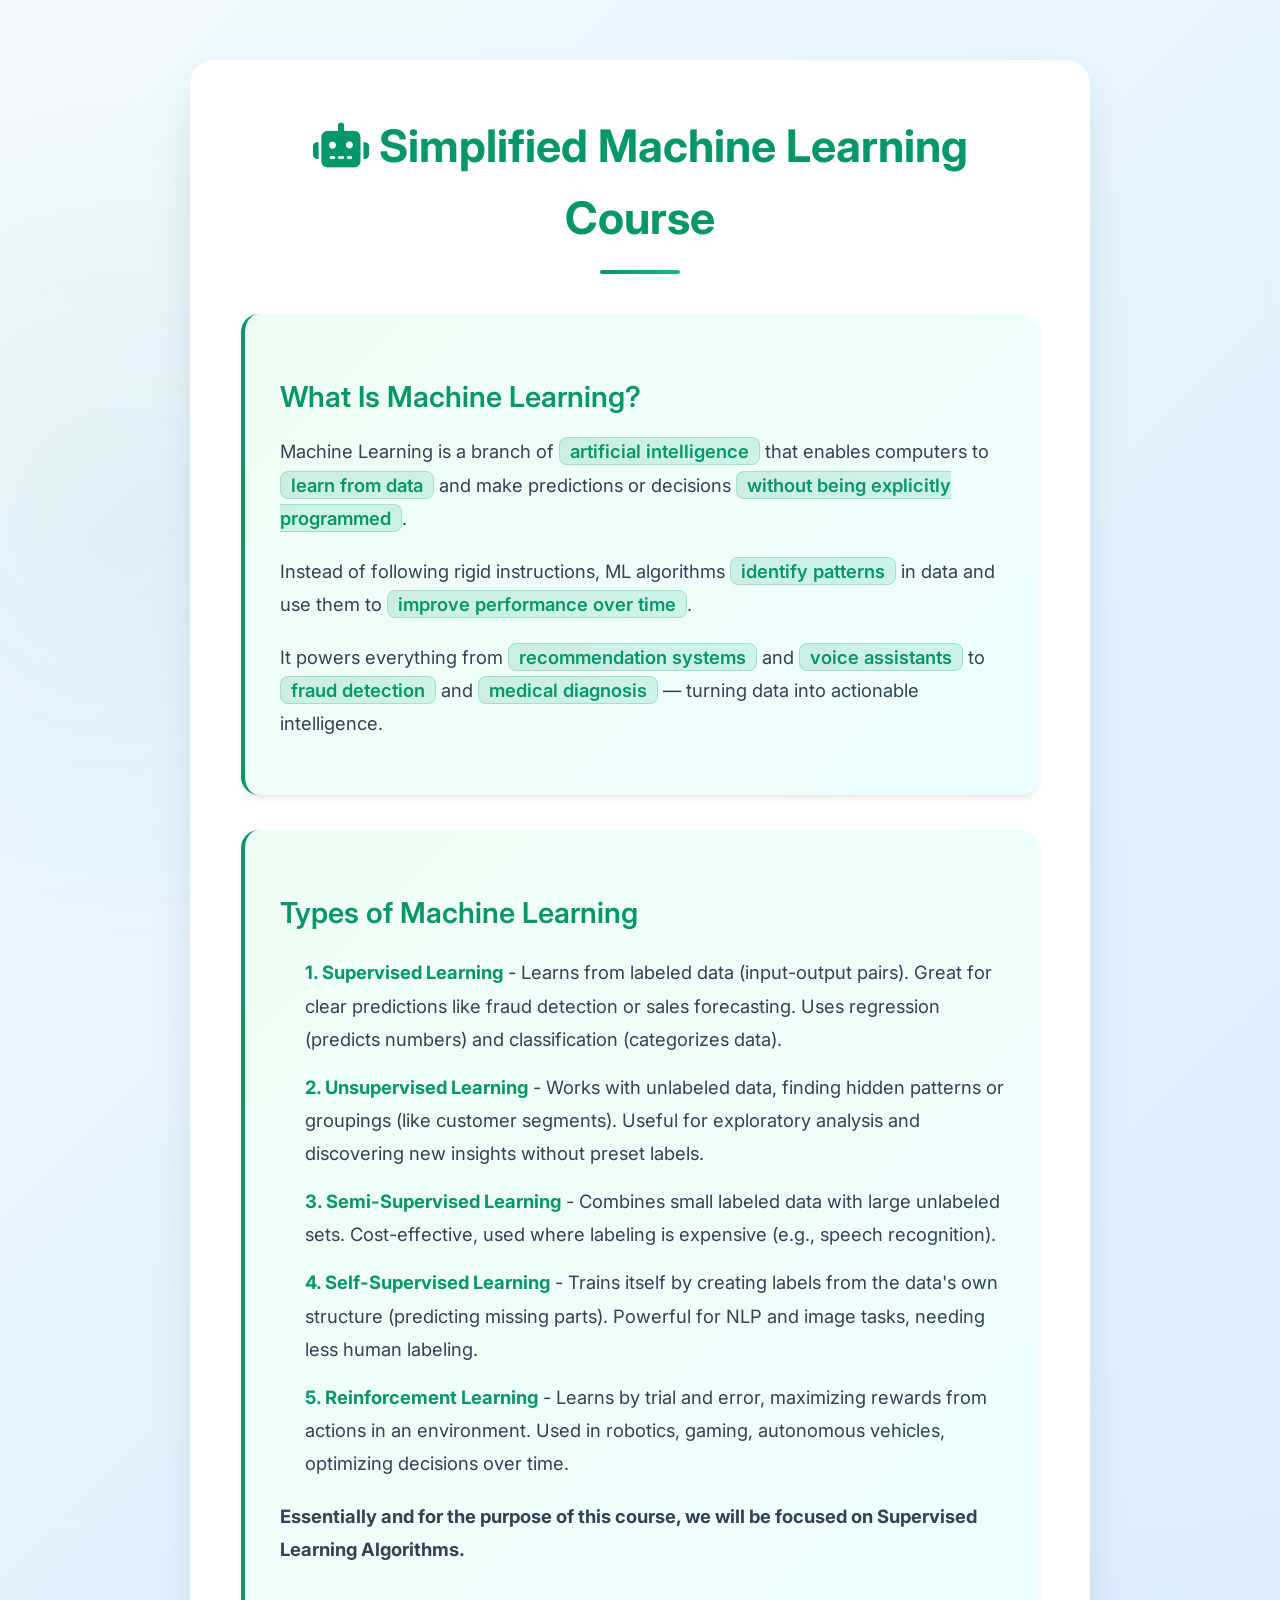
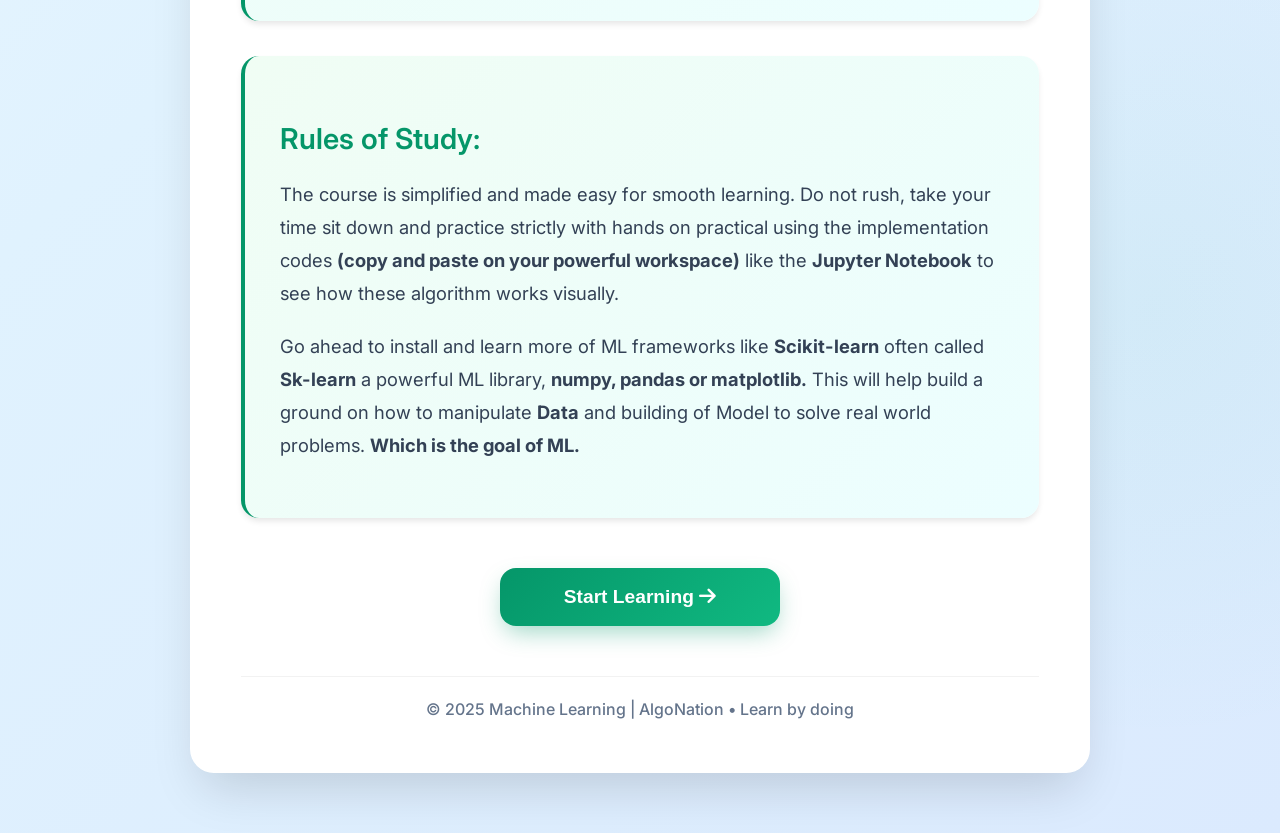
==== index.html @ 063faacc "Add files via upload" ====
<!DOCTYPE html>
<html lang="en">
<head>
  <meta charset="UTF-8">
  <meta name="viewport" content="width=device-width, initial-scale=1.0">
  <title>Machine Learning | AlgoNation</title>
  <link rel="stylesheet" href="https://cdnjs.cloudflare.com/ajax/libs/font-awesome/6.4.0/css/all.min.css">
  <style>
    @import url('https://fonts.googleapis.com/css2?family=Poppins:wght@300;400;500;600;700&family=Inter:wght@300;400;500;600;700&display=swap');
    
    * {
      margin: 0;
      padding: 0;
      box-sizing: border-box;
    }
    
    body {
      font-family: 'Inter', 'Segoe UI', Tahoma, Geneva, Verdana, sans-serif;
      line-height: 1.6;
      margin: 0;
      padding: 0;
      background: linear-gradient(135deg, #f0f9ff 0%, #e0f2fe 50%, #dbeafe 100%);
      color: #1e293b;
      min-height: 100vh;
      position: relative;
      overflow-x: hidden;
    }
    
    body::before {
      content: '';
      position: absolute;
      top: 0;
      left: 0;
      width: 100%;
      height: 100%;
      background: 
        radial-gradient(circle at 10% 20%, rgba(5, 150, 105, 0.05) 0%, transparent 20%),
        radial-gradient(circle at 90% 80%, rgba(16, 185, 129, 0.05) 0%, transparent 20%);
      pointer-events: none;
      z-index: 0;
    }
    
    .container {
      max-width: 900px;
      margin: 60px auto;
      padding: 50px;
      background: white;
      border-radius: 24px;
      box-shadow: 0 25px 50px -12px rgba(0, 0, 0, 0.15);
      position: relative;
      z-index: 1;
      backdrop-filter: blur(10px);
      border: 1px solid rgba(255, 255, 255, 0.8);
    }
    
    h1 {
      color: #059669;
      text-align: center;
      margin-bottom: 40px;
      font-size: 2.8rem;
      font-weight: 700;
      position: relative;
      padding-bottom: 20px;
    }
    
    h1::after {
      content: '';
      position: absolute;
      bottom: 0;
      left: 50%;
      transform: translateX(-50%);
      width: 80px;
      height: 4px;
      background: linear-gradient(90deg, #059669, #10b981);
      border-radius: 2px;
    }
    
    h2 {
      color: #059669;
      margin: 25px 0 15px 0;
      font-size: 1.8rem;
      font-weight: 600;
    }
    
    .intro-box {
      background: linear-gradient(135deg, #f0fdf4 0%, #ecfeff 100%);
      padding: 35px;
      border-radius: 18px;
      border-left: 4px solid #059669;
      margin: 35px 0;
      box-shadow: 0 4px 6px -1px rgba(0, 0, 0, 0.1);
      transition: transform 0.3s ease, box-shadow 0.3s ease;
    }
    
    .intro-box:hover {
      transform: translateY(-2px);
      box-shadow: 0 10px 15px -3px rgba(0, 0, 0, 0.1);
    }
    
    p {
      font-size: 1.15rem;
      margin-bottom: 20px;
      text-align: left;
      line-height: 1.8;
      color: #334155;
    }
    
    .highlight {
      background: linear-gradient(120deg, rgba(5, 150, 105, 0.15), rgba(16, 185, 129, 0.15));
      padding: 2px 10px;
      border-radius: 8px;
      font-weight: 600;
      color: #059669;
      border: 1px solid rgba(5, 150, 105, 0.2);
    }
    
    .types-list {
      padding-left: 25px;
      margin: 20px 0;
    }
    
    .types-list p {
      margin-bottom: 15px;
      text-align: left;
    }
    
    .types-list strong {
      color: #059669;
      font-weight: 700;
    }
    
    .cta-btn {
      display: block;
      width: 280px;
      margin: 50px auto 30px auto;
      padding: 18px 40px;
      background: linear-gradient(135deg, #059669, #10b981);
      color: white;
      text-align: center;
      border-radius: 16px;
      text-decoration: none;
      font-weight: 700;
      font-size: 1.2rem;
      transition: all 0.4s cubic-bezier(0.4, 0, 0.2, 1);
      cursor: pointer;
      border: none;
      box-shadow: 0 10px 25px -5px rgba(5, 150, 105, 0.4);
      position: relative;
      overflow: hidden;
    }
    
    .cta-btn::before {
      content: '';
      position: absolute;
      top: 0;
      left: -100%;
      width: 100%;
      height: 100%;
      background: linear-gradient(90deg, transparent, rgba(255, 255, 255, 0.2), transparent);
      transition: left 0.6s;
    }
    
    .cta-btn:hover {
      transform: translateY(-4px);
      box-shadow: 0 20px 25px -5px rgba(5, 150, 105, 0.6);
      background: linear-gradient(135deg, #047857, #0d9488);
    }
    
    .cta-btn:hover::before {
      left: 100%;
    }
    
    .cta-btn:active {
      transform: translateY(-1px);
    }
    
    footer {
      text-align: center;
      margin-top: 50px;
      color: #64748b;
      font-size: 1rem;
      font-weight: 500;
      padding-top: 20px;
      border-top: 1px solid rgba(0, 0, 0, 0.05);
    }

    /* Enhanced loader styles */
    .loader-container {
      display: none;
      position: fixed;
      top: 0;
      left: 0;
      width: 100%;
      height: 100%;
      background: linear-gradient(135deg, #f0f9ff, #e0f2fe);
      z-index: 1000;
      justify-content: center;
      align-items: center;
      flex-direction: column;
      gap: 35px;
    }

    .loader-circle {
      position: relative;
      width: 140px;
      height: 140px;
    }

    .loader-ring {
      position: absolute;
      top: 0;
      left: 0;
      width: 100%;
      height: 100%;
      border: 12px solid transparent;
      border-top: 12px solid #059669;
      border-radius: 50%;
      animation: spin 2s cubic-bezier(0.68, -0.55, 0.265, 1.55) infinite;
    }

    .loader-ring:nth-child(2) {
      border-top: 12px solid #10b981;
      animation-delay: 0.3s;
    }

    .loader-ring:nth-child(3) {
      border-top: 12px solid #0d9488;
      animation-delay: 0.6s;
    }

    @keyframes spin {
      0% { transform: rotate(0deg); }
      100% { transform: rotate(360deg); }
    }

    .loader-content {
      text-align: center;
      max-width: 500px;
    }

    .loader-text {
      font-size: 2rem;
      color: #059669;
      font-weight: 700;
      margin-bottom: 20px;
      opacity: 1;
      transform: translateY(0);
      font-family: 'Poppins', sans-serif;
    }

    .progress-container {
      width: 85%;
      height: 12px;
      background: rgba(5, 150, 105, 0.1);
      border-radius: 6px;
      overflow: hidden;
      margin: 25px 0;
      box-shadow: inset 0 1px 3px rgba(0, 0, 0, 0.1);
      position: relative;
    }

    .progress-bar {
      height: 100%;
      width: 0%;
      background: linear-gradient(90deg, #059669, #10b981);
      border-radius: 6px;
      transition: width 0.4s ease;
      box-shadow: 0 0 20px rgba(5, 150, 105, 0.4);
      position: relative;
    }

    .progress-bar::after {
      content: '';
      position: absolute;
      top: 0;
      right: 0;
      bottom: 0;
      width: 4px;
      background: white;
      border-radius: 0 6px 6px 0;
    }

    .step-indicator {
      display: flex;
      justify-content: space-between;
      width: 85%;
      margin-top: 15px;
      position: relative;
    }

    .step-indicator::before {
      content: '';
      position: absolute;
      top: 50%;
      left: 20px;
      right: 20px;
      height: 3px;
      background: #e0f2fe;
      transform: translateY(-50%);
      z-index: 0;
      border-radius: 2px;
    }

    .step {
      position: relative;
      width: 45px;
      height: 45px;
      border-radius: 50%;
      display: flex;
      align-items: center;
      justify-content: center;
      background: #e0f2fe;
      color: #059669;
      font-weight: 700;
      font-size: 1.1rem;
      transition: all 0.4s cubic-bezier(0.4, 0, 0.2, 1);
      z-index: 1;
      border: 2px solid #bae6fd;
    }

    .step::before {
      content: '';
      position: absolute;
      width: 25px;
      height: 25px;
      border-radius: 50%;
      background: rgba(5, 150, 105, 0.2);
      z-index: -1;
      animation: pulse 2s infinite;
    }

    .step.active::before {
      animation: pulse-active 2s infinite;
    }

    @keyframes pulse {
      0% { transform: scale(1); opacity: 1; }
      50% { transform: scale(1.3); opacity: 0.4; }
      100% { transform: scale(1); opacity: 1; }
    }

    @keyframes pulse-active {
      0% { transform: scale(1); opacity: 1; background: rgba(5, 150, 105, 0.4); }
      50% { transform: scale(1.5); opacity: 0.6; background: rgba(16, 185, 129, 0.6); }
      100% { transform: scale(1); opacity: 1; background: rgba(5, 150, 105, 0.4); }
    }

    .step.active {
      background: #059669;
      color: white;
      transform: scale(1.2);
      box-shadow: 0 0 25px rgba(5, 150, 105, 0.5);
      border-color: #059669;
    }

    .step.completed {
      background: #10b981;
      color: white;
      border-color: #10b981;
    }

    /* Welcome popup */
    .welcome-popup {
      display: none;
      position: fixed;
      top: 0;
      left: 0;
      width: 100%;
      height: 100%;
      background: rgba(0, 0, 0, 0.85);
      z-index: 2000;
      justify-content: center;
      align-items: center;
      backdrop-filter: blur(10px);
    }

    .welcome-content {
      background: linear-gradient(135deg, white 0%, #f8fafc 100%);
      padding: 50px;
      border-radius: 24px;
      text-align: center;
      max-width: 550px;
      box-shadow: 0 30px 60px -15px rgba(0, 0, 0, 0.3);
      transform: scale(0.8);
      opacity: 0;
      transition: all 0.6s cubic-bezier(0.4, 0, 0.2, 1);
      border: 1px solid rgba(255, 255, 255, 0.9);
    }

    .welcome-content.show {
      transform: scale(1);
      opacity: 1;
    }

    .welcome-title {
      font-size: 2.5rem;
      color: #059669;
      margin: 0 0 25px 0;
      font-weight: 700;
      font-family: 'Poppins', sans-serif;
    }

    .welcome-message {
      font-size: 1.4rem;
      color: #1e293b;
      margin: 25px 0;
      line-height: 1.7;
      font-weight: 500;
    }

    .close-btn {
      display: inline-block;
      padding: 15px 40px;
      background: linear-gradient(135deg, #059669, #10b981);
      color: white;
      text-decoration: none;
      border-radius: 16px;
      font-weight: 700;
      font-size: 1.2rem;
      transition: all 0.4s cubic-bezier(0.4, 0, 0.2, 1);
      border: none;
      cursor: pointer;
      margin-top: 25px;
      box-shadow: 0 10px 25px -5px rgba(5, 150, 105, 0.4);
    }

    .close-btn:hover {
      transform: translateY(-4px);
      box-shadow: 0 20px 25px -5px rgba(5, 150, 105, 0.6);
      background: linear-gradient(135deg, #047857, #0d9488);
    }

    .close-btn:active {
      transform: translateY(-1px);
    }

    /* Responsive design */
    @media (max-width: 768px) {
      .container {
        margin: 30px auto;
        padding: 30px;
      }
      
      h1 {
        font-size: 2.2rem;
      }
      
      .intro-box {
        padding: 25px;
      }
      
      p {
        font-size: 1.1rem;
      }
      
      .cta-btn {
        width: 250px;
        padding: 16px 30px;
        font-size: 1.1rem;
      }
      
      .loader-circle {
        width: 120px;
        height: 120px;
      }
      
      .loader-text {
        font-size: 1.6rem;
      }
      
      .welcome-content {
        padding: 30px;
        margin: 20px;
      }
      
      .welcome-title {
        font-size: 2rem;
      }
      
      .welcome-message {
        font-size: 1.2rem;
      }
    }

    @media (max-width: 480px) {
      .container {
        padding: 20px;
        margin: 20px auto;
      }
      
      h1 {
        font-size: 1.8rem;
      }
      
      .intro-box {
        padding: 20px;
      }
      
      p {
        font-size: 1rem;
        line-height: 1.6;
      }
      
      .cta-btn {
        width: 220px;
        padding: 14px 25px;
        font-size: 1rem;
      }
      
      .loader-circle {
        width: 100px;
        height: 100px;
      }
      
      .loader-text {
        font-size: 1.4rem;
      }
      
      .welcome-content {
        padding: 25px;
      }
      
      .welcome-title {
        font-size: 1.7rem;
      }
      
      .welcome-message {
        font-size: 1.1rem;
      }
    }
  </style>
</head>
<body>
  <div class="container">
    <h1><i class="fas fa-robot"></i> Simplified Machine Learning Course</h1>
    
    <div class="intro-box">
      <h2>What Is Machine Learning?</h2>
      <p>Machine Learning is a branch of <span class="highlight">artificial intelligence</span> that enables computers to <span class="highlight">learn from data</span> and make predictions or decisions <span class="highlight">without being explicitly programmed</span>.</p>
      
      <p>Instead of following rigid instructions, ML algorithms <span class="highlight">identify patterns</span> in data and use them to <span class="highlight">improve performance over time</span>.</p>
      
      <p>It powers everything from <span class="highlight">recommendation systems</span> and <span class="highlight">voice assistants</span> to <span class="highlight">fraud detection</span> and <span class="highlight">medical diagnosis</span> — turning data into actionable intelligence.</p>
    </div>
  
    <div class="intro-box">
      <h2>Types of Machine Learning</h2>
      <div class="types-list">
        <p><strong>1. Supervised Learning</strong> - Learns from labeled data (input-output pairs). Great for clear predictions like fraud detection or sales forecasting. Uses regression (predicts numbers) and classification (categorizes data).</p>

        <p><strong>2. Unsupervised Learning</strong> - Works with unlabeled data, finding hidden patterns or groupings (like customer segments). Useful for exploratory analysis and discovering new insights without preset labels.</p>

        <p><strong>3. Semi-Supervised Learning</strong> - Combines small labeled data with large unlabeled sets. Cost-effective, used where labeling is expensive (e.g., speech recognition).</p>

        <p><strong>4. Self-Supervised Learning</strong> - Trains itself by creating labels from the data's own structure (predicting missing parts). Powerful for NLP and image tasks, needing less human labeling.</p>

        <p><strong>5. Reinforcement Learning</strong> - Learns by trial and error, maximizing rewards from actions in an environment. Used in robotics, gaming, autonomous vehicles, optimizing decisions over time.</p>
      </div>
      <p><strong>Essentially and for the purpose of this course, we will be focused on Supervised Learning Algorithms.</strong></p>
    </div>
    
    <div class="intro-box">
      <h2>Rules of Study:</h2>
      <p>The course is simplified and made easy for smooth learning. Do not rush, take your time sit down and practice strictly with hands on practical using the implementation codes <strong>(copy and paste on your powerful workspace)</strong> like the <strong>Jupyter Notebook</strong> to see how these algorithm works visually.</p>
      
      <p>Go ahead to install and learn more of ML frameworks like <strong>Scikit-learn</strong> often called <strong>Sk-learn</strong> a powerful ML library, <strong>numpy, pandas or matplotlib.</strong> This will help build a ground on how to manipulate <strong>Data</strong> and building of Model to solve real world problems. <strong>Which is the goal of ML.</strong></p>
    </div>
    
    <button id="startBtn" class="cta-btn">Start Learning <i class="fas fa-arrow-right"></i></button>
    <footer>
      &copy; 2025 Machine Learning | AlgoNation • Learn by doing
    </footer>
  </div>

  <!-- Loader -->
  <div id="loader" class="loader-container">
    <div class="loader-circle">
      <div class="loader-ring"></div>
      <div class="loader-ring"></div>
      <div class="loader-ring"></div>
    </div>
    <div class="loader-content">
      <div id="loaderText" class="loader-text">Generating course...</div>
    </div>
    <div class="progress-container">
      <div class="progress-bar" id="progressBar"></div>
    </div>
    <div class="step-indicator">
      <div class="step active" id="step1">1</div>
      <div class="step" id="step2">2</div>
      <div class="step" id="step3">3</div>
    </div>
  </div>

  <!-- Welcome Popup -->
  <div id="welcomePopup" class="welcome-popup">
    <div id="welcomeContent" class="welcome-content">
      <h2 class="welcome-title">🎉 Welcome!</h2>
      <p class="welcome-message">Welcome to Machine Learning where Algorithm is changing the World!</p>
      <button id="closeWelcome" class="close-btn">Start Learning →</button>
    </div>
  </div>

  <script>
    document.addEventListener('DOMContentLoaded', function() {
      const startBtn = document.getElementById('startBtn');
      const loader = document.getElementById('loader');
      const welcomePopup = document.getElementById('welcomePopup');
      const welcomeContent = document.getElementById('welcomeContent');
      const closeWelcome = document.getElementById('closeWelcome');
      const loaderText = document.getElementById('loaderText');
      const progressBar = document.getElementById('progressBar');
      const step1 = document.getElementById('step1');
      const step2 = document.getElementById('step2');
      const step3 = document.getElementById('step3');

      // Total loading time should be 18 seconds (3 phases × 6 seconds each)
      const phaseDuration = 6000; // 6 seconds per phase

      startBtn.addEventListener('click', function() {
        // Show loader
        loader.style.display = 'flex';
        startBtn.disabled = true;

        // Phase 1: Generating course (0-6 seconds)
        setTimeout(() => {
          loaderText.textContent = 'Loading course...';
          progressBar.style.width = '33%';
          
          step1.classList.remove('active');
          step1.classList.add('completed');
          step2.classList.add('active');
        }, 100);

        // Phase 2: Starting (6-12 seconds)
        setTimeout(() => {
          loaderText.textContent = 'Getting ready!...';
          progressBar.style.width = '66%';
          
          step2.classList.remove('active');
          step2.classList.add('completed');
          step3.classList.add('active');
        }, phaseDuration + 100);

        // Phase 3: Finalizing course (12-18 seconds)
        setTimeout(() => {
          loaderText.textContent = 'Almost there!...';
          progressBar.style.width = '100%';
        }, phaseDuration * 2 + 100);

        // After complete loading, hide loader and show welcome popup
        setTimeout(() => {
          loader.style.display = 'none';
          welcomePopup.style.display = 'flex';
          
          // Trigger animation
          setTimeout(() => {
            welcomeContent.classList.add('show');
          }, 100);
        }, phaseDuration * 3);
      });

      // Close welcome popup and redirect
      closeWelcome.addEventListener('click', function() {
        welcomeContent.classList.remove('show');
        
        setTimeout(() => {
          welcomePopup.style.display = 'none';
          // Redirect to linear regression lesson
          window.location.href = 'linear-regression.html';
        }, 300);
      });
    });
  </script>
</body>
</html>
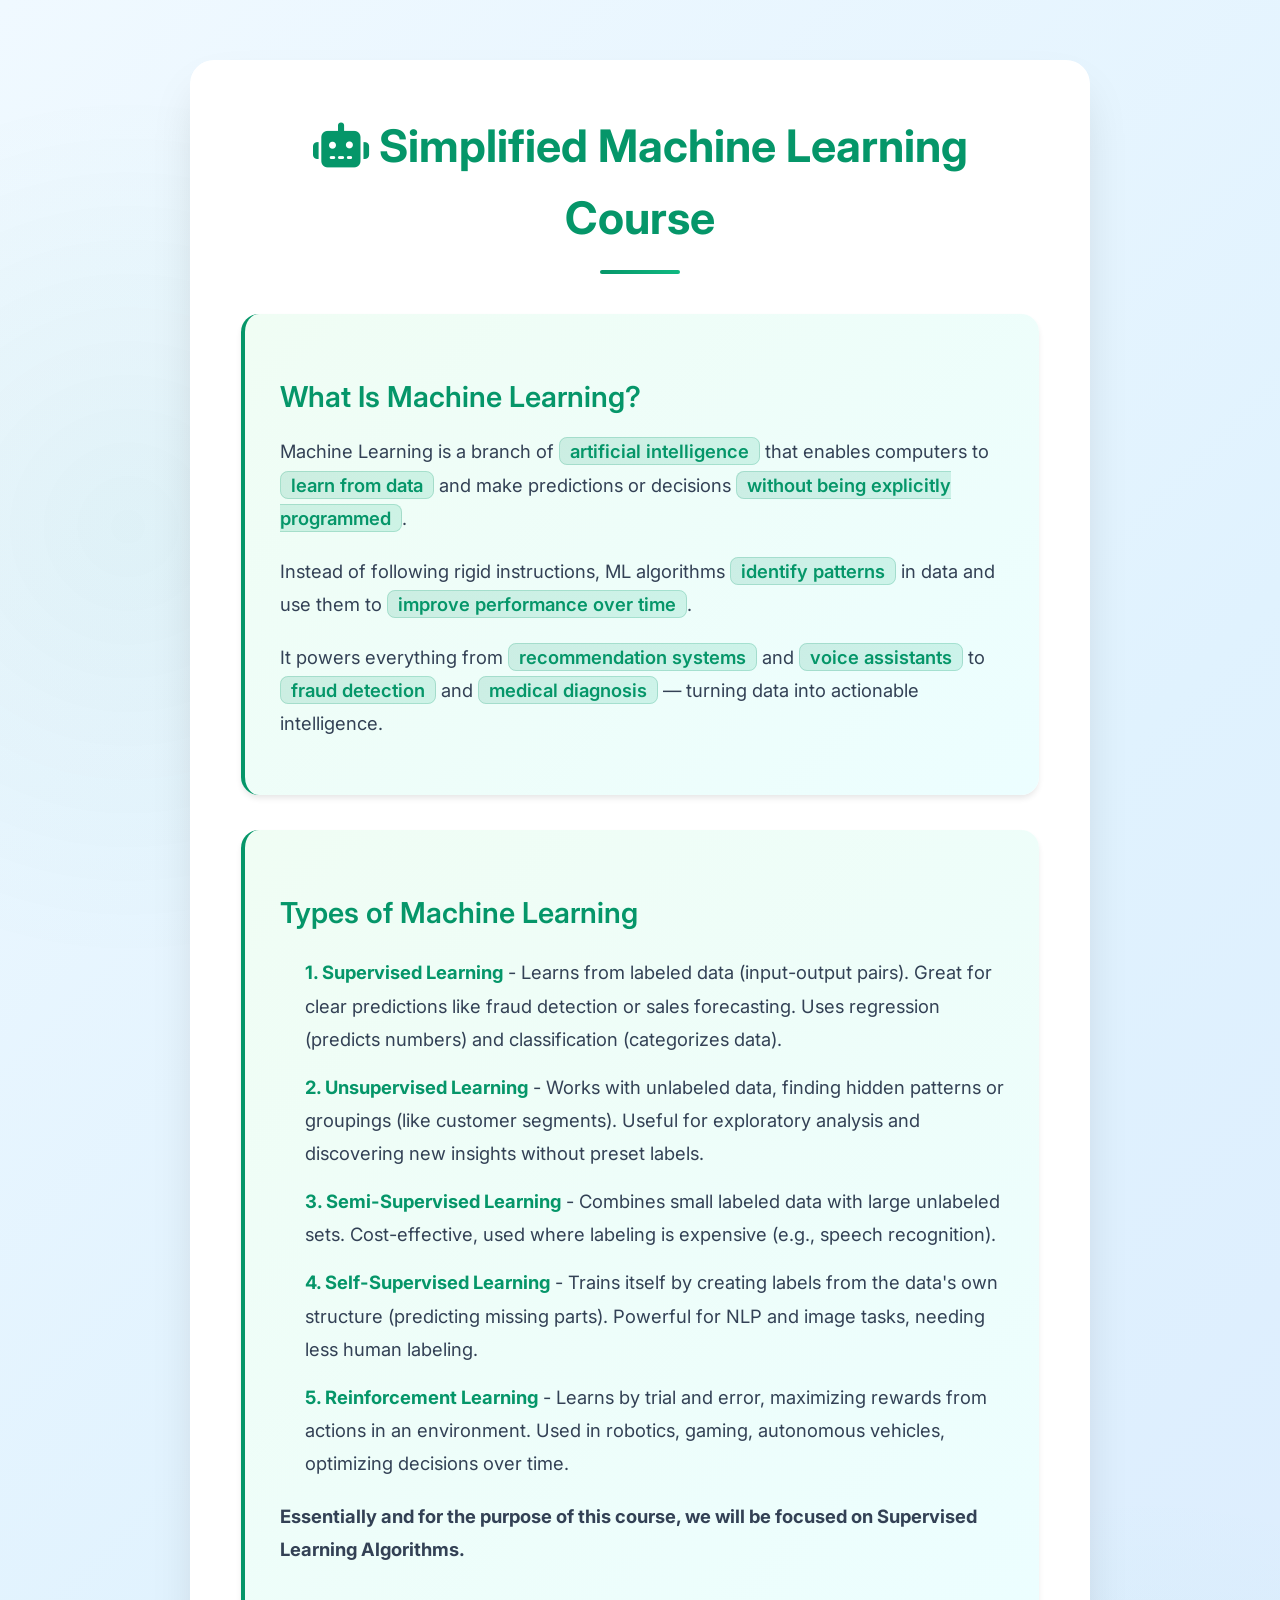
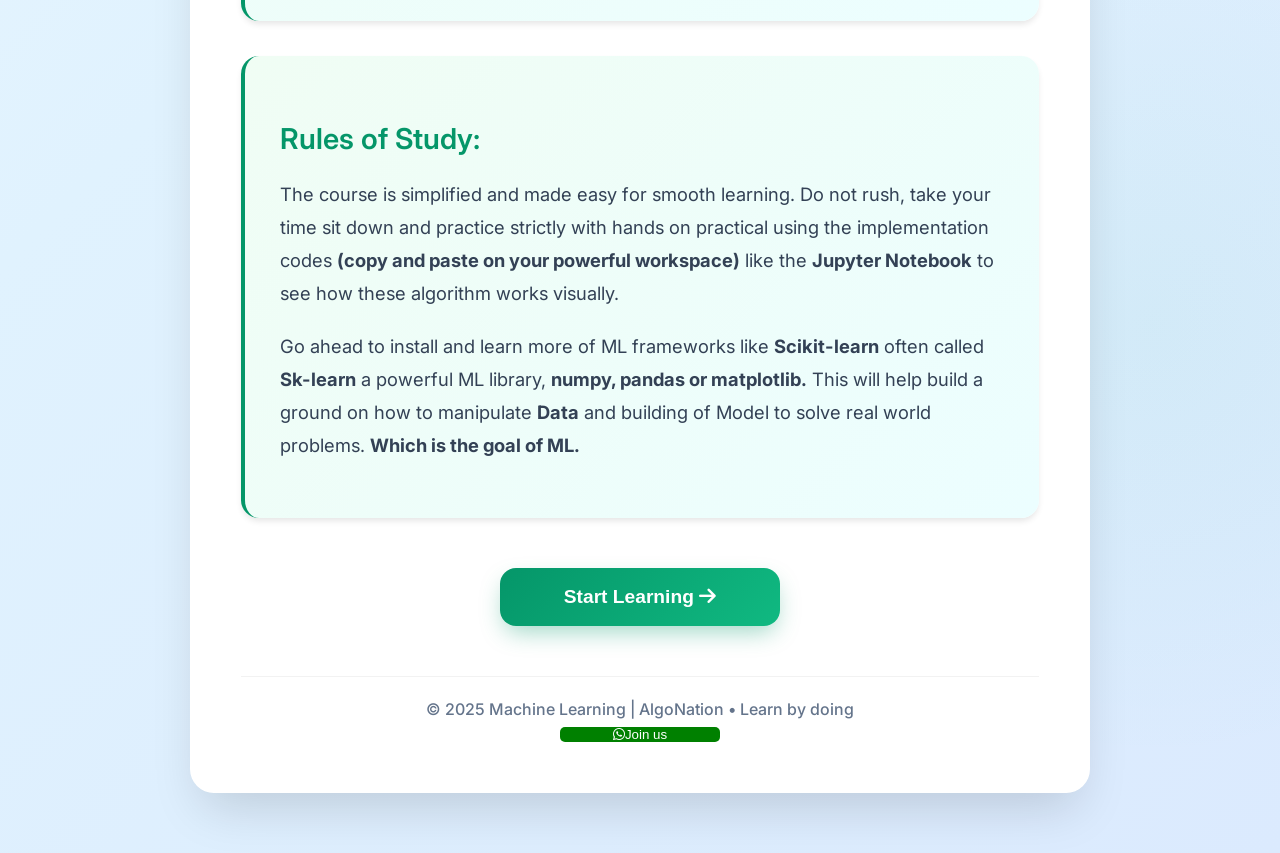
==== commit 5389c709: "Add files via upload" ====
--- a/index.html
+++ b/index.html
@@ -528,6 +528,20 @@
         font-size: 1.1rem;
       }
     }
+    .join-btn{
+      display: block;
+      margin: 0 auto;
+      background: green;
+      color: white;
+      border-radius: 5px;
+      border: none;
+      width: 20%;
+      height:50%;
+      margin-top: 5px;
+    }
+    a{
+      text-decoration: none;
+    }
   </style>
 </head>
 <body>
@@ -567,9 +581,15 @@
     </div>
     
     <button id="startBtn" class="cta-btn">Start Learning <i class="fas fa-arrow-right"></i></button>
+    
+  
     <footer>
       &copy; 2025 Machine Learning | AlgoNation • Learn by doing
     </footer>
+      <a href="https://chat.whatsapp.com/JJCb9NTNQp6B0FtkbS6FqC?mode=ems_copy_t" target="_blank">
+      <button id="startBtn" class="join-btn"><i class="fab fa-whatsapp"></i>Join us
+      </button>
+      </a>
   </div>
 
   <!-- Loader -->
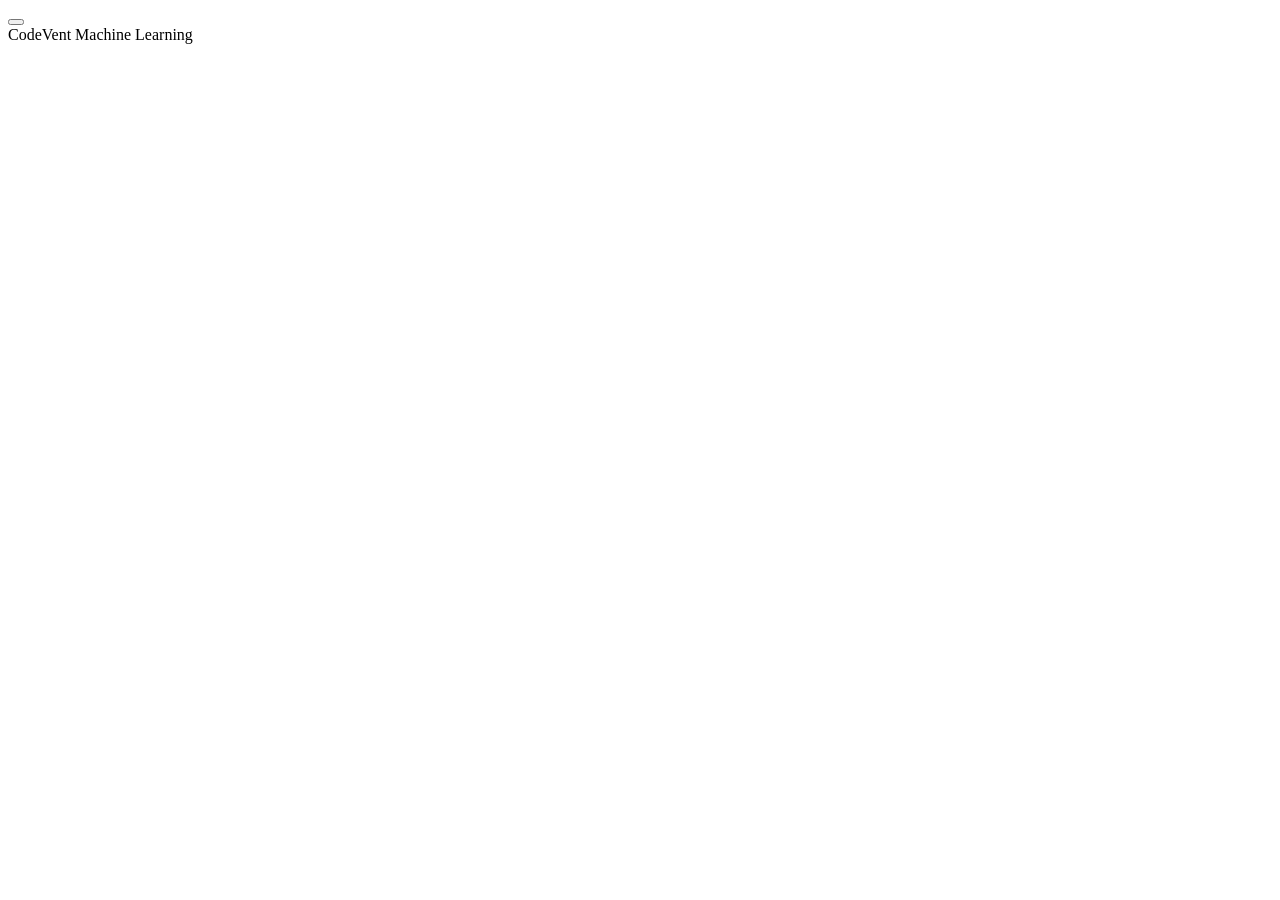
==== commit 4ef413cb: "Add files via upload" ====
--- a/index.html
+++ b/index.html
@@ -1,697 +1,34 @@
 <!DOCTYPE html>
 <html lang="en">
 <head>
-  <meta charset="UTF-8">
-  <meta name="viewport" content="width=device-width, initial-scale=1.0">
-  <title>Machine Learning | AlgoNation</title>
-  <link rel="stylesheet" href="https://cdnjs.cloudflare.com/ajax/libs/font-awesome/6.4.0/css/all.min.css">
-  <style>
-    @import url('https://fonts.googleapis.com/css2?family=Poppins:wght@300;400;500;600;700&family=Inter:wght@300;400;500;600;700&display=swap');
-    
-    * {
-      margin: 0;
-      padding: 0;
-      box-sizing: border-box;
-    }
-    
-    body {
-      font-family: 'Inter', 'Segoe UI', Tahoma, Geneva, Verdana, sans-serif;
-      line-height: 1.6;
-      margin: 0;
-      padding: 0;
-      background: linear-gradient(135deg, #f0f9ff 0%, #e0f2fe 50%, #dbeafe 100%);
-      color: #1e293b;
-      min-height: 100vh;
-      position: relative;
-      overflow-x: hidden;
-    }
-    
-    body::before {
-      content: '';
-      position: absolute;
-      top: 0;
-      left: 0;
-      width: 100%;
-      height: 100%;
-      background: 
-        radial-gradient(circle at 10% 20%, rgba(5, 150, 105, 0.05) 0%, transparent 20%),
-        radial-gradient(circle at 90% 80%, rgba(16, 185, 129, 0.05) 0%, transparent 20%);
-      pointer-events: none;
-      z-index: 0;
-    }
-    
-    .container {
-      max-width: 900px;
-      margin: 60px auto;
-      padding: 50px;
-      background: white;
-      border-radius: 24px;
-      box-shadow: 0 25px 50px -12px rgba(0, 0, 0, 0.15);
-      position: relative;
-      z-index: 1;
-      backdrop-filter: blur(10px);
-      border: 1px solid rgba(255, 255, 255, 0.8);
-    }
-    
-    h1 {
-      color: #059669;
-      text-align: center;
-      margin-bottom: 40px;
-      font-size: 2.8rem;
-      font-weight: 700;
-      position: relative;
-      padding-bottom: 20px;
-    }
-    
-    h1::after {
-      content: '';
-      position: absolute;
-      bottom: 0;
-      left: 50%;
-      transform: translateX(-50%);
-      width: 80px;
-      height: 4px;
-      background: linear-gradient(90deg, #059669, #10b981);
-      border-radius: 2px;
-    }
-    
-    h2 {
-      color: #059669;
-      margin: 25px 0 15px 0;
-      font-size: 1.8rem;
-      font-weight: 600;
-    }
-    
-    .intro-box {
-      background: linear-gradient(135deg, #f0fdf4 0%, #ecfeff 100%);
-      padding: 35px;
-      border-radius: 18px;
-      border-left: 4px solid #059669;
-      margin: 35px 0;
-      box-shadow: 0 4px 6px -1px rgba(0, 0, 0, 0.1);
-      transition: transform 0.3s ease, box-shadow 0.3s ease;
-    }
-    
-    .intro-box:hover {
-      transform: translateY(-2px);
-      box-shadow: 0 10px 15px -3px rgba(0, 0, 0, 0.1);
-    }
-    
-    p {
-      font-size: 1.15rem;
-      margin-bottom: 20px;
-      text-align: left;
-      line-height: 1.8;
-      color: #334155;
-    }
-    
-    .highlight {
-      background: linear-gradient(120deg, rgba(5, 150, 105, 0.15), rgba(16, 185, 129, 0.15));
-      padding: 2px 10px;
-      border-radius: 8px;
-      font-weight: 600;
-      color: #059669;
-      border: 1px solid rgba(5, 150, 105, 0.2);
-    }
-    
-    .types-list {
-      padding-left: 25px;
-      margin: 20px 0;
-    }
-    
-    .types-list p {
-      margin-bottom: 15px;
-      text-align: left;
-    }
-    
-    .types-list strong {
-      color: #059669;
-      font-weight: 700;
-    }
-    
-    .cta-btn {
-      display: block;
-      width: 280px;
-      margin: 50px auto 30px auto;
-      padding: 18px 40px;
-      background: linear-gradient(135deg, #059669, #10b981);
-      color: white;
-      text-align: center;
-      border-radius: 16px;
-      text-decoration: none;
-      font-weight: 700;
-      font-size: 1.2rem;
-      transition: all 0.4s cubic-bezier(0.4, 0, 0.2, 1);
-      cursor: pointer;
-      border: none;
-      box-shadow: 0 10px 25px -5px rgba(5, 150, 105, 0.4);
-      position: relative;
-      overflow: hidden;
-    }
-    
-    .cta-btn::before {
-      content: '';
-      position: absolute;
-      top: 0;
-      left: -100%;
-      width: 100%;
-      height: 100%;
-      background: linear-gradient(90deg, transparent, rgba(255, 255, 255, 0.2), transparent);
-      transition: left 0.6s;
-    }
-    
-    .cta-btn:hover {
-      transform: translateY(-4px);
-      box-shadow: 0 20px 25px -5px rgba(5, 150, 105, 0.6);
-      background: linear-gradient(135deg, #047857, #0d9488);
-    }
-    
-    .cta-btn:hover::before {
-      left: 100%;
-    }
-    
-    .cta-btn:active {
-      transform: translateY(-1px);
-    }
-    
-    footer {
-      text-align: center;
-      margin-top: 50px;
-      color: #64748b;
-      font-size: 1rem;
-      font-weight: 500;
-      padding-top: 20px;
-      border-top: 1px solid rgba(0, 0, 0, 0.05);
-    }
-
-    /* Enhanced loader styles */
-    .loader-container {
-      display: none;
-      position: fixed;
-      top: 0;
-      left: 0;
-      width: 100%;
-      height: 100%;
-      background: linear-gradient(135deg, #f0f9ff, #e0f2fe);
-      z-index: 1000;
-      justify-content: center;
-      align-items: center;
-      flex-direction: column;
-      gap: 35px;
-    }
-
-    .loader-circle {
-      position: relative;
-      width: 140px;
-      height: 140px;
-    }
-
-    .loader-ring {
-      position: absolute;
-      top: 0;
-      left: 0;
-      width: 100%;
-      height: 100%;
-      border: 12px solid transparent;
-      border-top: 12px solid #059669;
-      border-radius: 50%;
-      animation: spin 2s cubic-bezier(0.68, -0.55, 0.265, 1.55) infinite;
-    }
-
-    .loader-ring:nth-child(2) {
-      border-top: 12px solid #10b981;
-      animation-delay: 0.3s;
-    }
-
-    .loader-ring:nth-child(3) {
-      border-top: 12px solid #0d9488;
-      animation-delay: 0.6s;
-    }
-
-    @keyframes spin {
-      0% { transform: rotate(0deg); }
-      100% { transform: rotate(360deg); }
-    }
-
-    .loader-content {
-      text-align: center;
-      max-width: 500px;
-    }
-
-    .loader-text {
-      font-size: 2rem;
-      color: #059669;
-      font-weight: 700;
-      margin-bottom: 20px;
-      opacity: 1;
-      transform: translateY(0);
-      font-family: 'Poppins', sans-serif;
-    }
-
-    .progress-container {
-      width: 85%;
-      height: 12px;
-      background: rgba(5, 150, 105, 0.1);
-      border-radius: 6px;
-      overflow: hidden;
-      margin: 25px 0;
-      box-shadow: inset 0 1px 3px rgba(0, 0, 0, 0.1);
-      position: relative;
-    }
-
-    .progress-bar {
-      height: 100%;
-      width: 0%;
-      background: linear-gradient(90deg, #059669, #10b981);
-      border-radius: 6px;
-      transition: width 0.4s ease;
-      box-shadow: 0 0 20px rgba(5, 150, 105, 0.4);
-      position: relative;
-    }
-
-    .progress-bar::after {
-      content: '';
-      position: absolute;
-      top: 0;
-      right: 0;
-      bottom: 0;
-      width: 4px;
-      background: white;
-      border-radius: 0 6px 6px 0;
-    }
-
-    .step-indicator {
-      display: flex;
-      justify-content: space-between;
-      width: 85%;
-      margin-top: 15px;
-      position: relative;
-    }
-
-    .step-indicator::before {
-      content: '';
-      position: absolute;
-      top: 50%;
-      left: 20px;
-      right: 20px;
-      height: 3px;
-      background: #e0f2fe;
-      transform: translateY(-50%);
-      z-index: 0;
-      border-radius: 2px;
-    }
-
-    .step {
-      position: relative;
-      width: 45px;
-      height: 45px;
-      border-radius: 50%;
-      display: flex;
-      align-items: center;
-      justify-content: center;
-      background: #e0f2fe;
-      color: #059669;
-      font-weight: 700;
-      font-size: 1.1rem;
-      transition: all 0.4s cubic-bezier(0.4, 0, 0.2, 1);
-      z-index: 1;
-      border: 2px solid #bae6fd;
-    }
-
-    .step::before {
-      content: '';
-      position: absolute;
-      width: 25px;
-      height: 25px;
-      border-radius: 50%;
-      background: rgba(5, 150, 105, 0.2);
-      z-index: -1;
-      animation: pulse 2s infinite;
-    }
-
-    .step.active::before {
-      animation: pulse-active 2s infinite;
-    }
-
-    @keyframes pulse {
-      0% { transform: scale(1); opacity: 1; }
-      50% { transform: scale(1.3); opacity: 0.4; }
-      100% { transform: scale(1); opacity: 1; }
-    }
-
-    @keyframes pulse-active {
-      0% { transform: scale(1); opacity: 1; background: rgba(5, 150, 105, 0.4); }
-      50% { transform: scale(1.5); opacity: 0.6; background: rgba(16, 185, 129, 0.6); }
-      100% { transform: scale(1); opacity: 1; background: rgba(5, 150, 105, 0.4); }
-    }
-
-    .step.active {
-      background: #059669;
-      color: white;
-      transform: scale(1.2);
-      box-shadow: 0 0 25px rgba(5, 150, 105, 0.5);
-      border-color: #059669;
-    }
-
-    .step.completed {
-      background: #10b981;
-      color: white;
-      border-color: #10b981;
-    }
-
-    /* Welcome popup */
-    .welcome-popup {
-      display: none;
-      position: fixed;
-      top: 0;
-      left: 0;
-      width: 100%;
-      height: 100%;
-      background: rgba(0, 0, 0, 0.85);
-      z-index: 2000;
-      justify-content: center;
-      align-items: center;
-      backdrop-filter: blur(10px);
-    }
-
-    .welcome-content {
-      background: linear-gradient(135deg, white 0%, #f8fafc 100%);
-      padding: 50px;
-      border-radius: 24px;
-      text-align: center;
-      max-width: 550px;
-      box-shadow: 0 30px 60px -15px rgba(0, 0, 0, 0.3);
-      transform: scale(0.8);
-      opacity: 0;
-      transition: all 0.6s cubic-bezier(0.4, 0, 0.2, 1);
-      border: 1px solid rgba(255, 255, 255, 0.9);
-    }
-
-    .welcome-content.show {
-      transform: scale(1);
-      opacity: 1;
-    }
-
-    .welcome-title {
-      font-size: 2.5rem;
-      color: #059669;
-      margin: 0 0 25px 0;
-      font-weight: 700;
-      font-family: 'Poppins', sans-serif;
-    }
-
-    .welcome-message {
-      font-size: 1.4rem;
-      color: #1e293b;
-      margin: 25px 0;
-      line-height: 1.7;
-      font-weight: 500;
-    }
-
-    .close-btn {
-      display: inline-block;
-      padding: 15px 40px;
-      background: linear-gradient(135deg, #059669, #10b981);
-      color: white;
-      text-decoration: none;
-      border-radius: 16px;
-      font-weight: 700;
-      font-size: 1.2rem;
-      transition: all 0.4s cubic-bezier(0.4, 0, 0.2, 1);
-      border: none;
-      cursor: pointer;
-      margin-top: 25px;
-      box-shadow: 0 10px 25px -5px rgba(5, 150, 105, 0.4);
-    }
-
-    .close-btn:hover {
-      transform: translateY(-4px);
-      box-shadow: 0 20px 25px -5px rgba(5, 150, 105, 0.6);
-      background: linear-gradient(135deg, #047857, #0d9488);
-    }
-
-    .close-btn:active {
-      transform: translateY(-1px);
-    }
-
-    /* Responsive design */
-    @media (max-width: 768px) {
-      .container {
-        margin: 30px auto;
-        padding: 30px;
-      }
-      
-      h1 {
-        font-size: 2.2rem;
-      }
-      
-      .intro-box {
-        padding: 25px;
-      }
-      
-      p {
-        font-size: 1.1rem;
-      }
-      
-      .cta-btn {
-        width: 250px;
-        padding: 16px 30px;
-        font-size: 1.1rem;
-      }
-      
-      .loader-circle {
-        width: 120px;
-        height: 120px;
-      }
-      
-      .loader-text {
-        font-size: 1.6rem;
-      }
-      
-      .welcome-content {
-        padding: 30px;
-        margin: 20px;
-      }
-      
-      .welcome-title {
-        font-size: 2rem;
-      }
-      
-      .welcome-message {
-        font-size: 1.2rem;
-      }
-    }
-
-    @media (max-width: 480px) {
-      .container {
-        padding: 20px;
-        margin: 20px auto;
-      }
-      
-      h1 {
-        font-size: 1.8rem;
-      }
-      
-      .intro-box {
-        padding: 20px;
-      }
-      
-      p {
-        font-size: 1rem;
-        line-height: 1.6;
-      }
-      
-      .cta-btn {
-        width: 220px;
-        padding: 14px 25px;
-        font-size: 1rem;
-      }
-      
-      .loader-circle {
-        width: 100px;
-        height: 100px;
-      }
-      
-      .loader-text {
-        font-size: 1.4rem;
-      }
-      
-      .welcome-content {
-        padding: 25px;
-      }
-      
-      .welcome-title {
-        font-size: 1.7rem;
-      }
-      
-      .welcome-message {
-        font-size: 1.1rem;
-      }
-    }
-    .join-btn{
-      display: block;
-      margin: 0 auto;
-      background: green;
-      color: white;
-      border-radius: 5px;
-      border: none;
-      width: 20%;
-      height:50%;
-      margin-top: 5px;
-    }
-    a{
-      text-decoration: none;
-    }
-  </style>
+<meta charset="UTF-8">
+<meta name="viewport" content="width=device-width, initial-scale=1.0">
+<title>CodeVent Machine Learning</title>
+<meta name="description" content="Machine Learning from foundations to a complete capstone project, taught with Python and real algorithms.">
+<link rel="icon" type="image/png" href="codevent-logo.PNG">
+<link rel="preconnect" href="https://fonts.googleapis.com">
+<link rel="preconnect" href="https://fonts.gstatic.com" crossorigin>
+<link href="https://fonts.googleapis.com/css2?family=JetBrains+Mono:wght@400;500;600;700&family=Inter:wght@400;500;600;700;800&display=swap" rel="stylesheet">
+<link rel="stylesheet" href="css/styles.css">
 </head>
 <body>
-  <div class="container">
-    <h1><i class="fas fa-robot"></i> Simplified Machine Learning Course</h1>
-    
-    <div class="intro-box">
-      <h2>What Is Machine Learning?</h2>
-      <p>Machine Learning is a branch of <span class="highlight">artificial intelligence</span> that enables computers to <span class="highlight">learn from data</span> and make predictions or decisions <span class="highlight">without being explicitly programmed</span>.</p>
-      
-      <p>Instead of following rigid instructions, ML algorithms <span class="highlight">identify patterns</span> in data and use them to <span class="highlight">improve performance over time</span>.</p>
-      
-      <p>It powers everything from <span class="highlight">recommendation systems</span> and <span class="highlight">voice assistants</span> to <span class="highlight">fraud detection</span> and <span class="highlight">medical diagnosis</span> — turning data into actionable intelligence.</p>
-    </div>
-  
-    <div class="intro-box">
-      <h2>Types of Machine Learning</h2>
-      <div class="types-list">
-        <p><strong>1. Supervised Learning</strong> - Learns from labeled data (input-output pairs). Great for clear predictions like fraud detection or sales forecasting. Uses regression (predicts numbers) and classification (categorizes data).</p>
+<div id="app">
+  <div id="overlay" class="overlay"></div>
 
-        <p><strong>2. Unsupervised Learning</strong> - Works with unlabeled data, finding hidden patterns or groupings (like customer segments). Useful for exploratory analysis and discovering new insights without preset labels.</p>
+  <aside id="sidebar" class="sidebar"></aside>
 
-        <p><strong>3. Semi-Supervised Learning</strong> - Combines small labeled data with large unlabeled sets. Cost-effective, used where labeling is expensive (e.g., speech recognition).</p>
+  <div class="main-col">
+    <header class="topbar">
+      <button id="menu-toggle" class="menu-toggle" type="button" aria-label="Toggle navigation">
+        <span></span><span></span><span></span>
+      </button>
+      <div class="topbar-title">CodeVent Machine Learning</div>
+    </header>
+    <main id="content" class="content"></main>
+  </div>
+</div>
 
-        <p><strong>4. Self-Supervised Learning</strong> - Trains itself by creating labels from the data's own structure (predicting missing parts). Powerful for NLP and image tasks, needing less human labeling.</p>
-
-        <p><strong>5. Reinforcement Learning</strong> - Learns by trial and error, maximizing rewards from actions in an environment. Used in robotics, gaming, autonomous vehicles, optimizing decisions over time.</p>
-      </div>
-      <p><strong>Essentially and for the purpose of this course, we will be focused on Supervised Learning Algorithms.</strong></p>
-    </div>
-    
-    <div class="intro-box">
-      <h2>Rules of Study:</h2>
-      <p>The course is simplified and made easy for smooth learning. Do not rush, take your time sit down and practice strictly with hands on practical using the implementation codes <strong>(copy and paste on your powerful workspace)</strong> like the <strong>Jupyter Notebook</strong> to see how these algorithm works visually.</p>
-      
-      <p>Go ahead to install and learn more of ML frameworks like <strong>Scikit-learn</strong> often called <strong>Sk-learn</strong> a powerful ML library, <strong>numpy, pandas or matplotlib.</strong> This will help build a ground on how to manipulate <strong>Data</strong> and building of Model to solve real world problems. <strong>Which is the goal of ML.</strong></p>
-    </div>
-    
-    <button id="startBtn" class="cta-btn">Start Learning <i class="fas fa-arrow-right"></i></button>
-    
-  
-    <footer>
-      &copy; 2025 Machine Learning | AlgoNation • Learn by doing
-    </footer>
-      <a href="https://chat.whatsapp.com/JJCb9NTNQp6B0FtkbS6FqC?mode=ems_copy_t" target="_blank">
-      <button id="startBtn" class="join-btn"><i class="fab fa-whatsapp"></i>Join us
-      </button>
-      </a>
-  </div>
-
-  <!-- Loader -->
-  <div id="loader" class="loader-container">
-    <div class="loader-circle">
-      <div class="loader-ring"></div>
-      <div class="loader-ring"></div>
-      <div class="loader-ring"></div>
-    </div>
-    <div class="loader-content">
-      <div id="loaderText" class="loader-text">Generating course...</div>
-    </div>
-    <div class="progress-container">
-      <div class="progress-bar" id="progressBar"></div>
-    </div>
-    <div class="step-indicator">
-      <div class="step active" id="step1">1</div>
-      <div class="step" id="step2">2</div>
-      <div class="step" id="step3">3</div>
-    </div>
-  </div>
-
-  <!-- Welcome Popup -->
-  <div id="welcomePopup" class="welcome-popup">
-    <div id="welcomeContent" class="welcome-content">
-      <h2 class="welcome-title">🎉 Welcome!</h2>
-      <p class="welcome-message">Welcome to Machine Learning where Algorithm is changing the World!</p>
-      <button id="closeWelcome" class="close-btn">Start Learning →</button>
-    </div>
-  </div>
-
-  <script>
-    document.addEventListener('DOMContentLoaded', function() {
-      const startBtn = document.getElementById('startBtn');
-      const loader = document.getElementById('loader');
-      const welcomePopup = document.getElementById('welcomePopup');
-      const welcomeContent = document.getElementById('welcomeContent');
-      const closeWelcome = document.getElementById('closeWelcome');
-      const loaderText = document.getElementById('loaderText');
-      const progressBar = document.getElementById('progressBar');
-      const step1 = document.getElementById('step1');
-      const step2 = document.getElementById('step2');
-      const step3 = document.getElementById('step3');
-
-      // Total loading time should be 18 seconds (3 phases × 6 seconds each)
-      const phaseDuration = 6000; // 6 seconds per phase
-
-      startBtn.addEventListener('click', function() {
-        // Show loader
-        loader.style.display = 'flex';
-        startBtn.disabled = true;
-
-        // Phase 1: Generating course (0-6 seconds)
-        setTimeout(() => {
-          loaderText.textContent = 'Loading course...';
-          progressBar.style.width = '33%';
-          
-          step1.classList.remove('active');
-          step1.classList.add('completed');
-          step2.classList.add('active');
-        }, 100);
-
-        // Phase 2: Starting (6-12 seconds)
-        setTimeout(() => {
-          loaderText.textContent = 'Getting ready!...';
-          progressBar.style.width = '66%';
-          
-          step2.classList.remove('active');
-          step2.classList.add('completed');
-          step3.classList.add('active');
-        }, phaseDuration + 100);
-
-        // Phase 3: Finalizing course (12-18 seconds)
-        setTimeout(() => {
-          loaderText.textContent = 'Almost there!...';
-          progressBar.style.width = '100%';
-        }, phaseDuration * 2 + 100);
-
-        // After complete loading, hide loader and show welcome popup
-        setTimeout(() => {
-          loader.style.display = 'none';
-          welcomePopup.style.display = 'flex';
-          
-          // Trigger animation
-          setTimeout(() => {
-            welcomeContent.classList.add('show');
-          }, 100);
-        }, phaseDuration * 3);
-      });
-
-      // Close welcome popup and redirect
-      closeWelcome.addEventListener('click', function() {
-        welcomeContent.classList.remove('show');
-        
-        setTimeout(() => {
-          welcomePopup.style.display = 'none';
-          // Redirect to linear regression lesson
-          window.location.href = 'linear-regression.html';
-        }, 300);
-      });
-    });
-  </script>
+<script src="js/data.js"></script>
+<script src="js/app.js"></script>
 </body>
 </html>
-   
